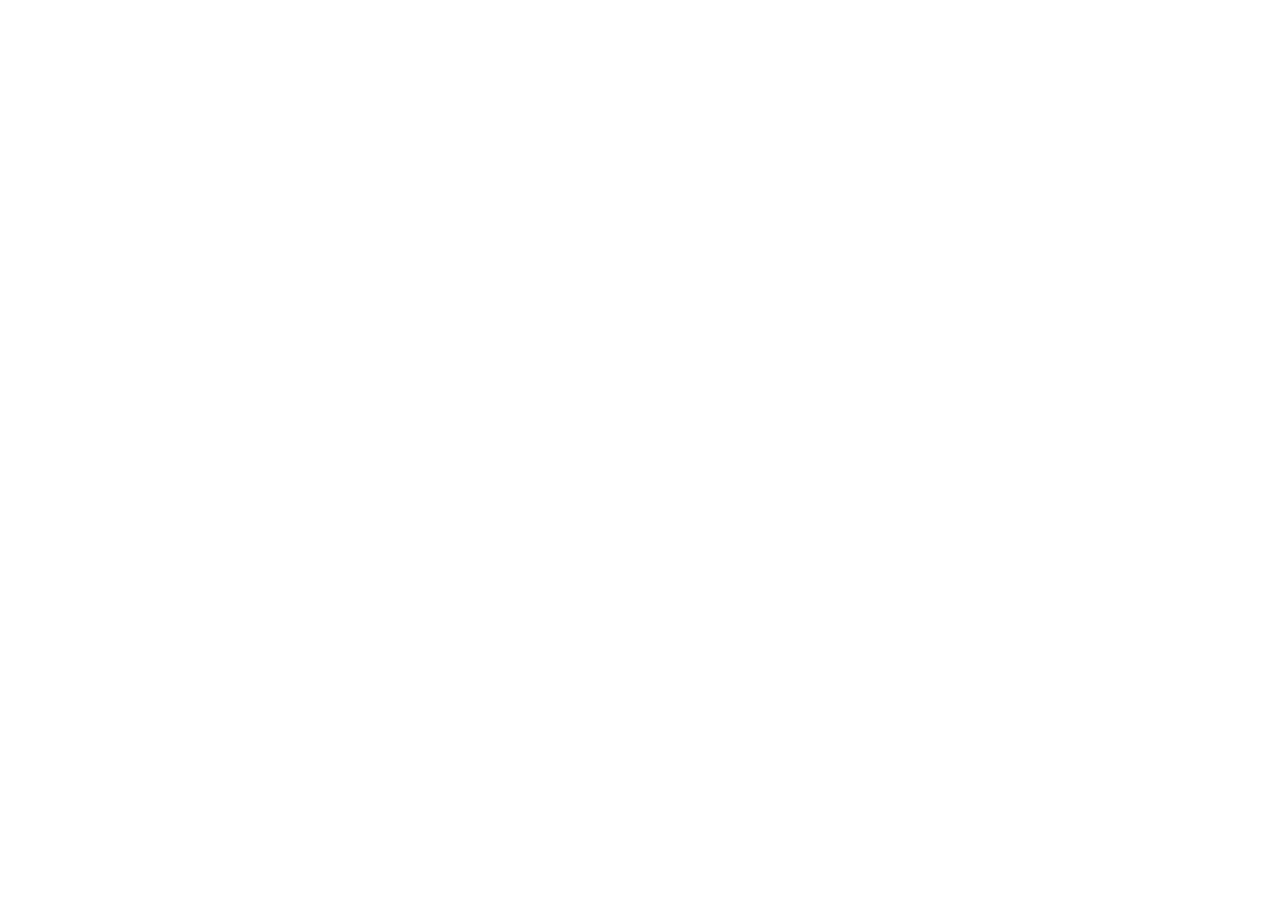
==== index.html @ de98afcd "Add sketch files" ====
<!DOCTYPE html>
<html lang="en">
  <head>
    <meta charset="utf-8" />
    <meta name="viewport" content="width=device-width, initial-scale=1.0">

    <title>Sketch</title>

    <link rel="stylesheet" type="text/css" href="style.css">

    <script src="libraries/p5.min.js"></script>
    <script src="libraries/p5.sound.min.js"></script>
  </head>

  <body>
    <script src="sketch.js"></script>
  </body>
</html>
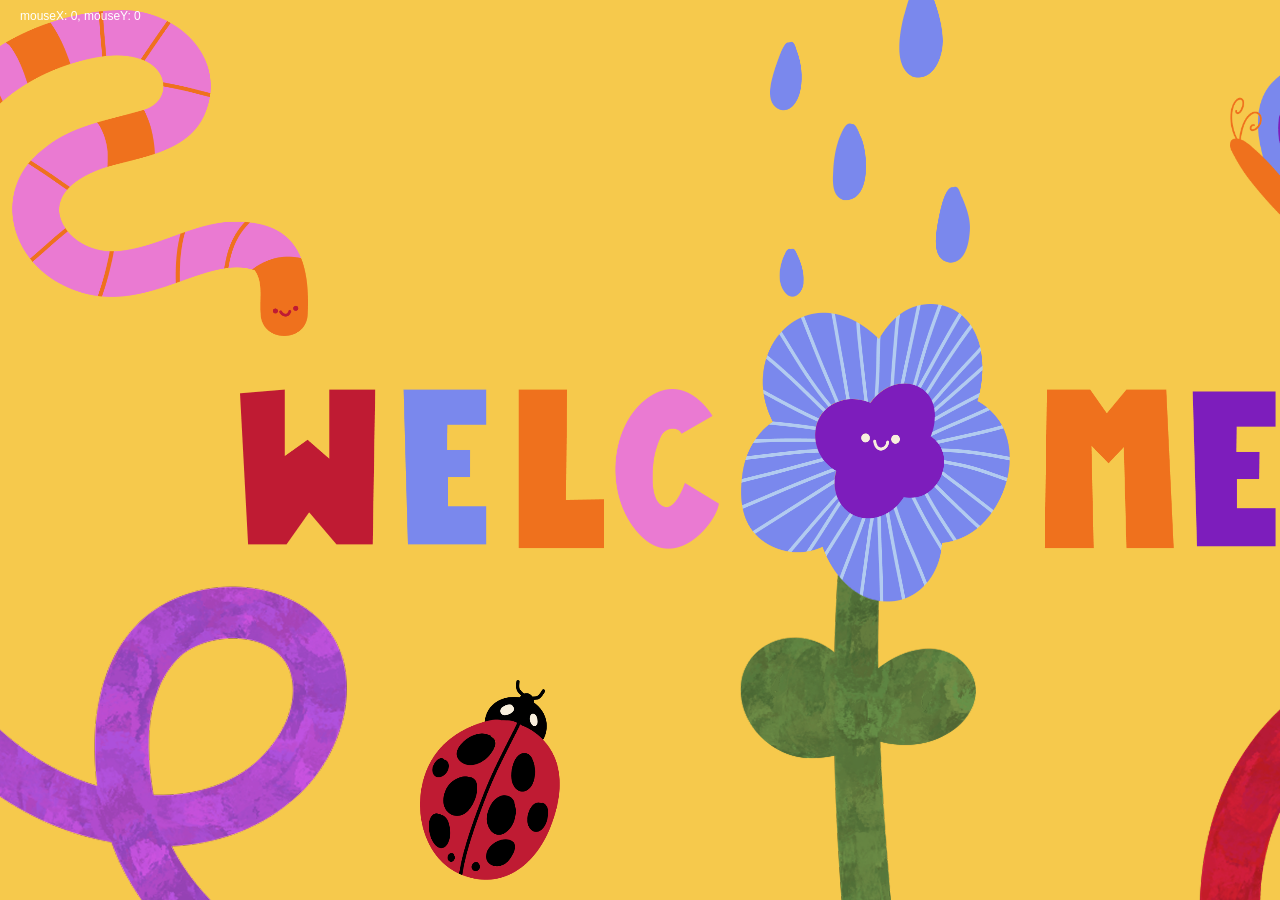
==== commit ac81c051: "Linked to second page" ====
--- a/index.html
+++ b/index.html
@@ -14,5 +14,6 @@
 
   <body>
     <script src="sketch.js"></script>
+<a href="second.html" class="btn">Continue</a>
   </body>
 </html>
--- a/style.css
+++ b/style.css
@@ -0,0 +1,36 @@
+html, body {
+  margin: 0;
+  padding: 0;
+}
+
+canvas {
+  display: block;
+}
+
+.btn {
+  position: absolute;
+  left: 1320px;
+  top: 830px;
+  text-decoration: none;
+  color: #7A87ED;
+  font-family: sans-serif;
+  font-weight: 800;
+  border-width: 2.5px;
+  border-style: solid;
+  border-color:#7A87ED;
+  padding: 8px 18px;
+  background-color: #F8EFDD;
+
+  border-radius: 12px;
+
+  transition-duration: 0.4s;
+}
+
+.btn:hover {
+  background-color: #7A87ED; /* blue */
+  color: #F8EFDD;
+
+  box-shadow:0 4px 8px 0 rgba(0,0,0,0.6)
+
+  
+}
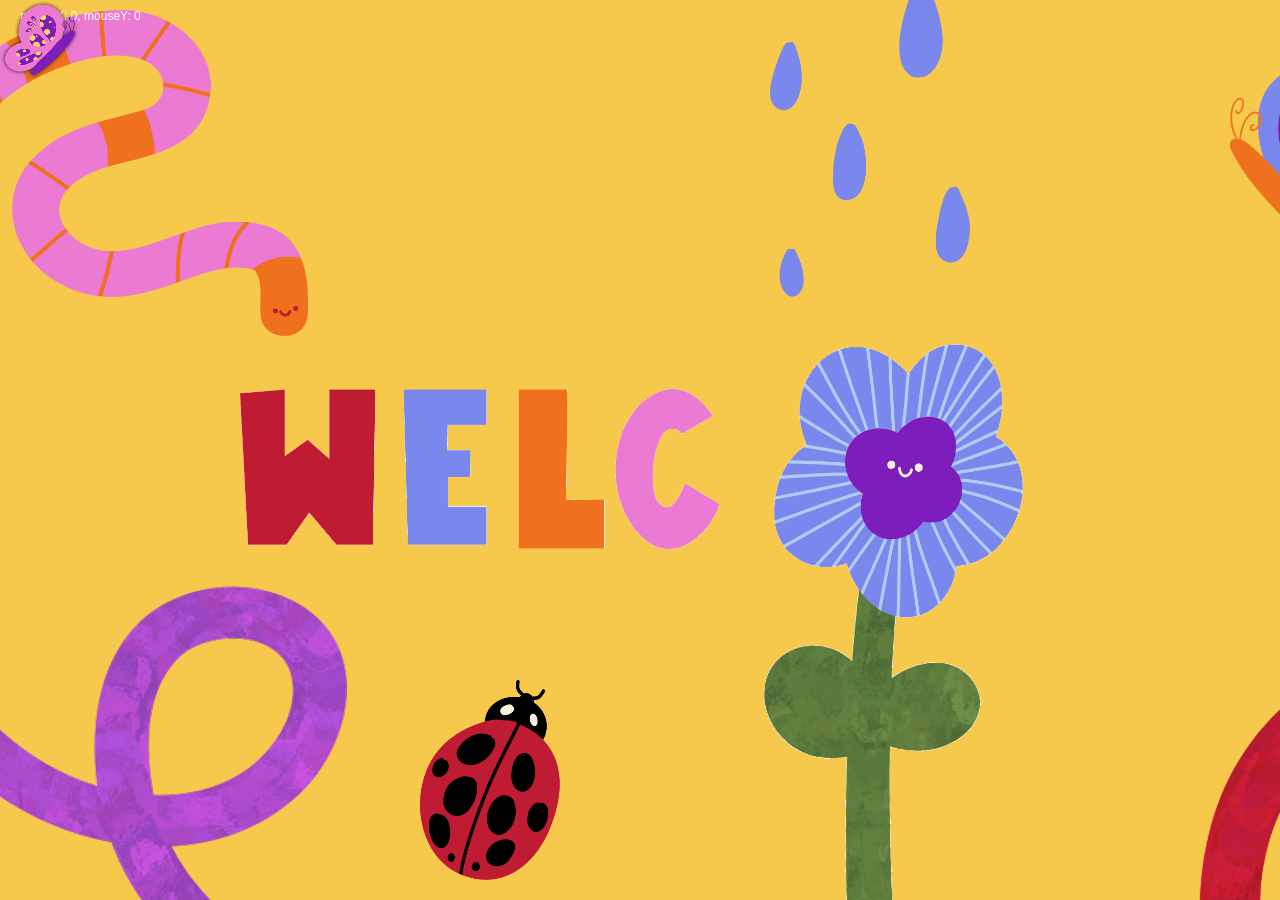
==== commit d9aac2ac: "Color change" ====
--- a/index.html
+++ b/index.html
@@ -14,6 +14,5 @@
 
   <body>
     <script src="sketch.js"></script>
-<a href="second.html" class="btn">Continue</a>
   </body>
 </html>
--- a/style.css
+++ b/style.css
@@ -5,19 +5,19 @@
 
 canvas {
   display: block;
+
 }
-
-.btn {
+.btn2 {
   position: absolute;
-  left: 1320px;
-  top: 830px;
+  left: 1340px;
+  top: 880px;
   text-decoration: none;
-  color: #7A87ED;
+  color: #7D1EBC;
   font-family: sans-serif;
   font-weight: 800;
   border-width: 2.5px;
   border-style: solid;
-  border-color:#7A87ED;
+  border-color:#7D1EBC;
   padding: 8px 18px;
   background-color: #F8EFDD;
 
@@ -25,12 +25,95 @@
 
   transition-duration: 0.4s;
 }
-
-.btn:hover {
-  background-color: #7A87ED; /* blue */
+.btn2:hover {
+  background-color: #7D1EBC; /* purple*/
   color: #F8EFDD;
 
-  box-shadow:0 4px 8px 0 rgba(0,0,0,0.6)
+  box-shadow:0 4px 8px 0 rgba(0,0,0,0.6);
+}
+.btn3 {
+  position: absolute;
+  top: 880px;
+  left: 700px;
+  text-decoration: none;
+  width: 150px;
+  height: 46px;
+  color: #7D1EBC;
+  font-family: sans-serif;
+  font-weight: 800;
+  border-width: 2.5px;
+  border-style: solid;
+  border-color:#7D1EBC;
+  padding: 8px 18px;
+  background-color: #F8EFDD;
+    border-radius: 12px;
 
-  
-}+  animation: fadeIn 2s;
+}
+
+@keyframes fadeIn {
+  0%   { opacity: 0; }
+  20%  { opacity: 5; }
+  40%  { opacity: 0; }
+  60%  { opacity: 5; }
+  80% { opacity: 0; }
+  100% { opacity: 5; }
+}
+.btn4 {
+  position: absolute;
+  top: 880px;
+  left: 1370px;
+  text-decoration: none;
+  width: 100px;
+  height: 46px;
+  color: #7D1EBC;
+  font-family: sans-serif;
+  font-weight: 800;
+  border-width: 2.5px;
+  border-style: solid;
+  border-color:#7D1EBC;
+  padding: 8px 18px;
+  background-color: #F8EFDD;
+    border-radius: 12px;
+}
+.greeting {
+    position: absolute;
+    top: 40px;
+    left: 50%;
+    transform: translateX(-50%);
+    text-align: center;
+    font-family: Helvetica, sans-serif;
+    color: #7D1EBC;
+    input[type="text"] {
+    background-color: #f9f9f9;
+}
+    
+}
+.btn5 {
+  position: absolute;
+  top: 820px;
+  left: 740px;
+  text-decoration: none;
+  width: 120px;
+  height: 46px;
+  color: #7D1EBC;
+  font-family: sans-serif;
+  font-weight: 800;
+  border-width: 2.5px;
+  border-style: solid;
+  border-color:#7D1EBC;
+  padding: 8px 18px;
+  background-color: #F8EFDD;
+    border-radius: 12px;
+
+  animation: fadeIn 2s;
+}
+
+@keyframes fadeIn {
+  0%   { opacity: 0; }
+  20%  { opacity: 5; }
+  40%  { opacity: 0; }
+  60%  { opacity: 5; }
+  80% { opacity: 0; }
+  100% { opacity: 5; }
+}
